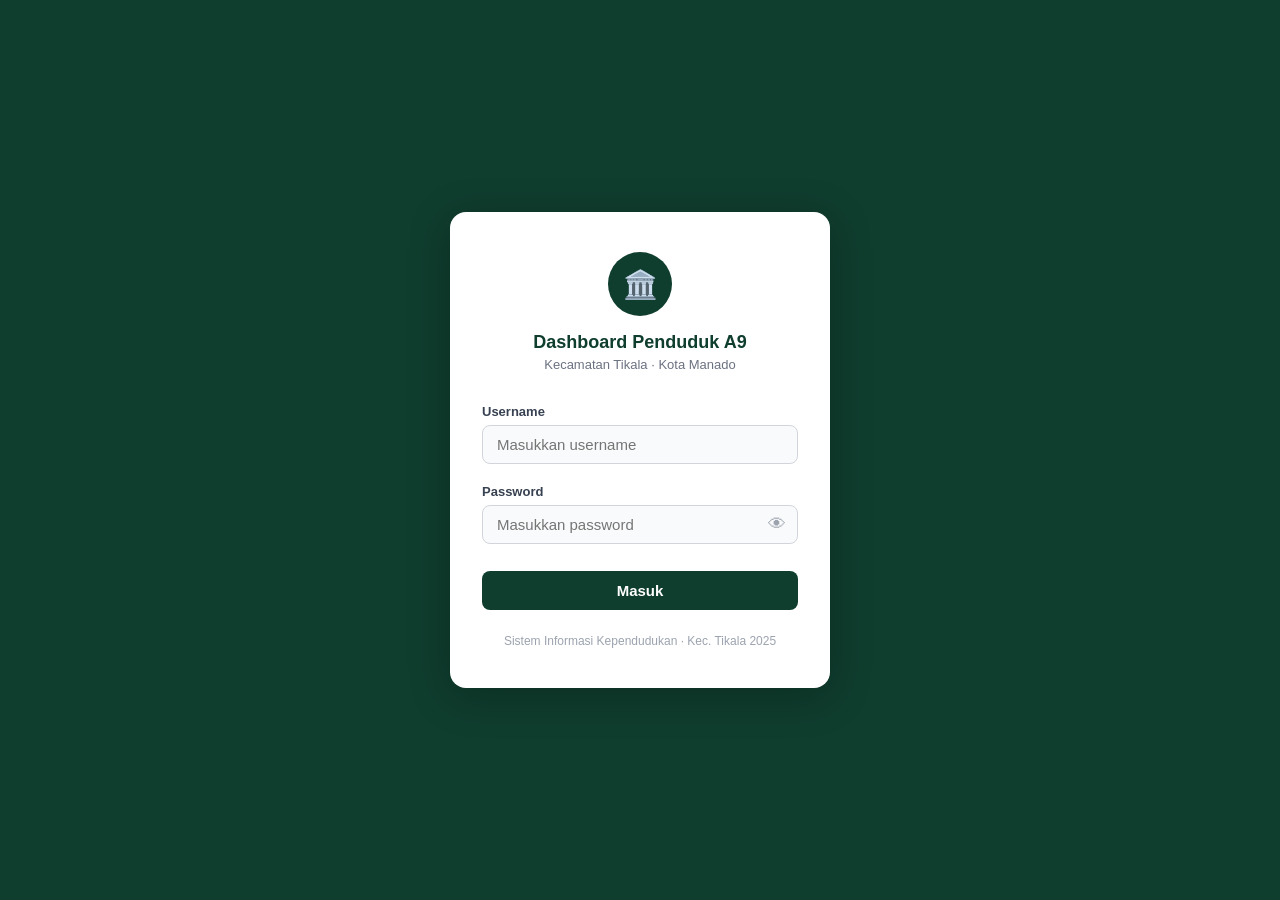
==== login.html @ 09544a00 "Add files via upload" ====
<!DOCTYPE html>
<html lang="id">
<head>
  <meta charset="UTF-8" />
  <meta name="viewport" content="width=device-width, initial-scale=1.0" />
  <title>Login — Dashboard Kec. Tikala</title>
  <style>
    *, *::before, *::after { box-sizing: border-box; margin: 0; padding: 0; }

    body {
      font-family: 'Segoe UI', Arial, sans-serif;
      background: #0f3d2e;
      min-height: 100vh;
      display: flex;
      align-items: center;
      justify-content: center;
      padding: 1rem;
    }

    .card {
      background: #fff;
      border-radius: 16px;
      padding: 2.5rem 2rem;
      width: 100%;
      max-width: 380px;
      box-shadow: 0 8px 40px rgba(0,0,0,0.25);
    }

    .logo-area {
      text-align: center;
      margin-bottom: 2rem;
    }

    .logo-circle {
      width: 64px;
      height: 64px;
      background: #0f3d2e;
      border-radius: 50%;
      display: flex;
      align-items: center;
      justify-content: center;
      margin: 0 auto 1rem;
      font-size: 28px;
    }

    .logo-area h1 {
      font-size: 18px;
      font-weight: 700;
      color: #0f3d2e;
      margin-bottom: 4px;
    }

    .logo-area p {
      font-size: 13px;
      color: #6b7280;
    }

    .form-group {
      margin-bottom: 1.2rem;
    }

    label {
      display: block;
      font-size: 13px;
      font-weight: 600;
      color: #374151;
      margin-bottom: 6px;
    }

    input[type="text"],
    input[type="password"] {
      width: 100%;
      padding: 10px 14px;
      border: 1.5px solid #d1d5db;
      border-radius: 8px;
      font-size: 15px;
      color: #111827;
      outline: none;
      transition: border-color 0.2s;
      background: #f9fafb;
    }

    input:focus {
      border-color: #0f3d2e;
      background: #fff;
    }

    .password-wrap {
      position: relative;
    }

    .password-wrap input {
      padding-right: 42px;
    }

    .toggle-pw {
      position: absolute;
      right: 12px;
      top: 50%;
      transform: translateY(-50%);
      background: none;
      border: none;
      cursor: pointer;
      color: #9ca3af;
      font-size: 18px;
      padding: 0;
      line-height: 1;
    }

    .toggle-pw:hover { color: #0f3d2e; }

    .btn-login {
      width: 100%;
      padding: 11px;
      background: #0f3d2e;
      color: #fff;
      font-size: 15px;
      font-weight: 600;
      border: none;
      border-radius: 8px;
      cursor: pointer;
      margin-top: 0.5rem;
      transition: background 0.2s, transform 0.1s;
    }

    .btn-login:hover { background: #1a5c44; }
    .btn-login:active { transform: scale(0.98); }

    .error-msg {
      display: none;
      background: #fef2f2;
      border: 1px solid #fecaca;
      color: #dc2626;
      font-size: 13px;
      padding: 10px 12px;
      border-radius: 8px;
      margin-bottom: 1rem;
      text-align: center;
    }

    .error-msg.show { display: block; }

    .footer-note {
      text-align: center;
      font-size: 12px;
      color: #9ca3af;
      margin-top: 1.5rem;
    }
  </style>
</head>
<body>

<div class="card">
  <div class="logo-area">
    <div class="logo-circle">🏛️</div>
    <h1>Dashboard Penduduk A9</h1>
    <p>Kecamatan Tikala · Kota Manado</p>
  </div>

  <div class="error-msg" id="errorMsg">
    Username atau password salah. Silakan coba lagi.
  </div>

  <div class="form-group">
    <label for="username">Username</label>
    <input type="text" id="username" placeholder="Masukkan username" autocomplete="username" />
  </div>

  <div class="form-group">
    <label for="password">Password</label>
    <div class="password-wrap">
      <input type="password" id="password" placeholder="Masukkan password" autocomplete="current-password" />
      <button class="toggle-pw" onclick="togglePassword()" type="button" title="Tampilkan/sembunyikan password">👁</button>
    </div>
  </div>

  <button class="btn-login" onclick="doLogin()">Masuk</button>

  <p class="footer-note">Sistem Informasi Kependudukan · Kec. Tikala 2025</p>
</div>

<script>
  /*
   * ============================================================
   *  AKUN LOGIN
   *  Tambah atau ubah akun di sini sesuai kebutuhan.
   *  Format: "username": "password"
   * ============================================================
   */
  const ACCOUNTS = {
    "admin":      "tikala2025",
    "petugas":    "data1234",
    "kecamatan":  "manado99"
  };

  /* URL dashboard utama setelah login berhasil */
  const DASHBOARD_URL = "index.html";

  /* ---- jangan ubah di bawah ini ---- */

  function doLogin() {
    const user = document.getElementById("username").value.trim();
    const pass = document.getElementById("password").value;
    const err  = document.getElementById("errorMsg");

    if (ACCOUNTS[user] && ACCOUNTS[user] === pass) {
      /* Simpan sesi sederhana (hilang saat browser ditutup) */
      sessionStorage.setItem("tikala_auth", btoa(user + ":" + Date.now()));
      window.location.href = DASHBOARD_URL;
    } else {
      err.classList.add("show");
      document.getElementById("password").value = "";
      document.getElementById("password").focus();
    }
  }

  function togglePassword() {
    const inp = document.getElementById("password");
    inp.type = inp.type === "password" ? "text" : "password";
  }

  /* Enter key untuk login */
  document.addEventListener("keydown", function(e) {
    if (e.key === "Enter") doLogin();
  });

  /* Cek apakah sudah login (kembali ke login lagi) */
  if (sessionStorage.getItem("tikala_auth")) {
    window.location.href = DASHBOARD_URL;
  }
</script>

</body>
</html>
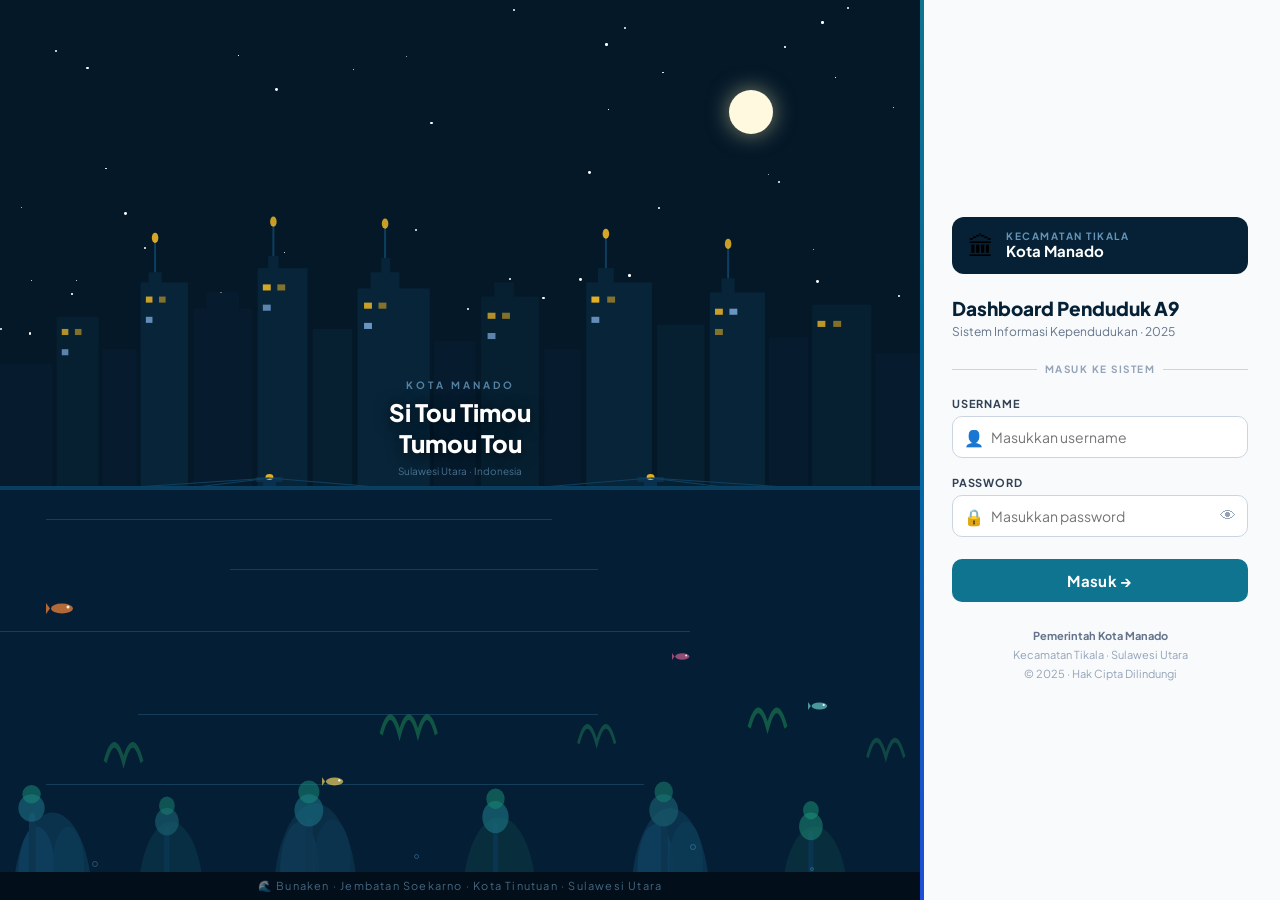
==== commit bfe60f78: "Rename login (2).html to login.html" ====
--- a/login.html
+++ b/login.html
@@ -1,189 +1,317 @@
 <!DOCTYPE html>
 <html lang="id">
 <head>
-  <meta charset="UTF-8" />
-  <meta name="viewport" content="width=device-width, initial-scale=1.0" />
+  <meta charset="UTF-8"/>
+  <meta name="viewport" content="width=device-width, initial-scale=1.0"/>
   <title>Login — Dashboard Kec. Tikala</title>
+  <link rel="preconnect" href="https://fonts.googleapis.com"/>
+  <link href="https://fonts.googleapis.com/css2?family=Plus+Jakarta+Sans:wght@400;600;700;800&display=swap" rel="stylesheet"/>
   <style>
-    *, *::before, *::after { box-sizing: border-box; margin: 0; padding: 0; }
-
-    body {
-      font-family: 'Segoe UI', Arial, sans-serif;
-      background: #0f3d2e;
-      min-height: 100vh;
-      display: flex;
-      align-items: center;
-      justify-content: center;
-      padding: 1rem;
+    *,*::before,*::after{box-sizing:border-box;margin:0;padding:0;}
+    body{font-family:'Plus Jakarta Sans','Segoe UI',Arial,sans-serif;min-height:100vh;display:flex;overflow:hidden;background:#041828;}
+
+    .left{flex:1;position:relative;overflow:hidden;background:#041828;}
+    .right{width:360px;flex-shrink:0;background:#f8fafc;display:flex;flex-direction:column;justify-content:center;padding:2.5rem 2rem;position:relative;z-index:10;}
+    .right::before{content:'';position:absolute;top:0;bottom:0;left:0;width:4px;background:linear-gradient(180deg,#0e7490,#0369a1,#1d4ed8);}
+
+    @media(max-width:700px){
+      body{flex-direction:column;}
+      .left{min-height:260px;flex:none;}
+      .right{width:100%;padding:2rem 1.5rem;}
     }
 
-    .card {
-      background: #fff;
-      border-radius: 16px;
-      padding: 2.5rem 2rem;
-      width: 100%;
-      max-width: 380px;
-      box-shadow: 0 8px 40px rgba(0,0,0,0.25);
-    }
-
-    .logo-area {
-      text-align: center;
-      margin-bottom: 2rem;
-    }
-
-    .logo-circle {
-      width: 64px;
-      height: 64px;
-      background: #0f3d2e;
-      border-radius: 50%;
-      display: flex;
-      align-items: center;
-      justify-content: center;
-      margin: 0 auto 1rem;
-      font-size: 28px;
-    }
-
-    .logo-area h1 {
-      font-size: 18px;
-      font-weight: 700;
-      color: #0f3d2e;
-      margin-bottom: 4px;
-    }
-
-    .logo-area p {
-      font-size: 13px;
-      color: #6b7280;
-    }
-
-    .form-group {
-      margin-bottom: 1.2rem;
-    }
-
-    label {
-      display: block;
-      font-size: 13px;
-      font-weight: 600;
-      color: #374151;
-      margin-bottom: 6px;
-    }
-
-    input[type="text"],
-    input[type="password"] {
-      width: 100%;
-      padding: 10px 14px;
-      border: 1.5px solid #d1d5db;
-      border-radius: 8px;
-      font-size: 15px;
-      color: #111827;
-      outline: none;
-      transition: border-color 0.2s;
-      background: #f9fafb;
-    }
-
-    input:focus {
-      border-color: #0f3d2e;
-      background: #fff;
-    }
-
-    .password-wrap {
-      position: relative;
-    }
-
-    .password-wrap input {
-      padding-right: 42px;
-    }
-
-    .toggle-pw {
-      position: absolute;
-      right: 12px;
-      top: 50%;
-      transform: translateY(-50%);
-      background: none;
-      border: none;
-      cursor: pointer;
-      color: #9ca3af;
-      font-size: 18px;
-      padding: 0;
-      line-height: 1;
-    }
-
-    .toggle-pw:hover { color: #0f3d2e; }
-
-    .btn-login {
-      width: 100%;
-      padding: 11px;
-      background: #0f3d2e;
-      color: #fff;
-      font-size: 15px;
-      font-weight: 600;
-      border: none;
-      border-radius: 8px;
-      cursor: pointer;
-      margin-top: 0.5rem;
-      transition: background 0.2s, transform 0.1s;
-    }
-
-    .btn-login:hover { background: #1a5c44; }
-    .btn-login:active { transform: scale(0.98); }
-
-    .error-msg {
-      display: none;
-      background: #fef2f2;
-      border: 1px solid #fecaca;
-      color: #dc2626;
-      font-size: 13px;
-      padding: 10px 12px;
-      border-radius: 8px;
-      margin-bottom: 1rem;
-      text-align: center;
-    }
-
-    .error-msg.show { display: block; }
-
-    .footer-note {
-      text-align: center;
-      font-size: 12px;
-      color: #9ca3af;
-      margin-top: 1.5rem;
-    }
+    /* SKY */
+    .sky{position:absolute;inset:0;background:#041828;}
+    .star-dot{position:absolute;background:#fff;border-radius:50%;animation:tw ease-in-out infinite;}
+    @keyframes tw{0%,100%{opacity:.9;}50%{opacity:.1;}}
+    .moon{position:absolute;top:10%;right:16%;width:44px;height:44px;border-radius:50%;background:#fff9e0;box-shadow:0 0 22px rgba(255,249,180,.5);}
+
+    /* OVERLAY TEXT */
+    .city-label{position:absolute;bottom:47%;left:0;right:0;text-align:center;padding:0 2rem;}
+    .city-label .sup{font-size:10px;font-weight:700;letter-spacing:3px;text-transform:uppercase;color:rgba(150,210,255,.55);margin-bottom:6px;}
+    .city-label h1{font-size:24px;font-weight:800;color:#fff;line-height:1.3;text-shadow:0 2px 16px rgba(0,0,0,.7);}
+    .city-label .sub{font-size:10px;color:rgba(150,210,255,.45);margin-top:6px;}
+
+    /* CITYLINE */
+    .city-wrap{position:absolute;bottom:45%;left:0;right:0;height:36%;}
+
+    /* BRIDGE */
+    .bridge-wrap{position:absolute;bottom:44%;left:0;right:0;height:30px;}
+
+    /* SEA */
+    .sea{position:absolute;bottom:0;left:0;right:0;height:46%;background:#041e35;overflow:hidden;}
+    .sea-surface{position:absolute;top:0;left:0;right:0;height:4px;background:#0a3f60;}
+
+    .shimmer{position:absolute;height:1px;background:rgba(100,200,255,.18);animation:shim ease-in-out infinite;}
+    @keyframes shim{0%,100%{opacity:.18;}50%{opacity:.05;}}
+
+    /* FISH */
+    .fish{position:absolute;animation:swim linear infinite;}
+    @keyframes swim{0%{transform:translateX(0) scaleX(1);}49%{transform:translateX(60vw) scaleX(1);}50%{transform:translateX(60vw) scaleX(-1);}100%{transform:translateX(0) scaleX(-1);}}
+    @keyframes swimB{0%{transform:translateX(0) scaleX(-1);}49%{transform:translateX(-55vw) scaleX(-1);}50%{transform:translateX(-55vw) scaleX(1);}100%{transform:translateX(0) scaleX(1);}}
+
+    /* BUBBLES */
+    .bubble{position:absolute;border-radius:50%;border:1px solid rgba(100,200,255,.3);animation:rise linear infinite;}
+    @keyframes rise{0%{transform:translateY(0);opacity:.4;}100%{transform:translateY(-150px);opacity:0;}}
+
+    /* TAGLINE */
+    .tagline{position:absolute;bottom:0;left:0;right:0;background:#020f1a;text-align:center;padding:7px;font-size:11px;color:rgba(150,210,255,.45);letter-spacing:1.2px;}
+
+    /* RIGHT PANEL */
+    .badge{display:flex;align-items:center;gap:12px;background:#062135;border-radius:12px;padding:12px 16px;margin-bottom:1.4rem;}
+    .badge-icon{font-size:26px;}
+    .badge-txt span{display:block;font-size:10px;font-weight:700;letter-spacing:1.5px;text-transform:uppercase;color:rgba(150,210,255,.65);}
+    .badge-txt strong{display:block;font-size:15px;font-weight:700;color:#fff;line-height:1.25;}
+    .rp-title{font-size:19px;font-weight:800;color:#062135;margin-bottom:4px;}
+    .rp-sub{font-size:12px;color:#64748b;margin-bottom:1.5rem;}
+    .divline{display:flex;align-items:center;gap:8px;margin-bottom:1.4rem;}
+    .divline::before,.divline::after{content:'';flex:1;height:1px;background:#cbd5e1;}
+    .divline span{font-size:10px;font-weight:700;letter-spacing:1.5px;text-transform:uppercase;color:#94a3b8;}
+    .flabel{font-size:11px;font-weight:700;text-transform:uppercase;letter-spacing:.8px;color:#334155;margin-bottom:6px;display:block;}
+    .fg{margin-bottom:1.1rem;}
+    .irow{position:relative;}
+    .irow input{width:100%;padding:11px 14px 11px 38px;border:1.5px solid #cbd5e1;border-radius:10px;font-size:14px;color:#0f172a;background:#fff;outline:none;transition:border-color .2s,box-shadow .2s;font-family:inherit;}
+    .irow input:focus{border-color:#0e7490;box-shadow:0 0 0 3px rgba(14,116,144,.12);}
+    .irow .iico{position:absolute;left:12px;top:50%;transform:translateY(-50%);font-size:16px;color:#94a3b8;pointer-events:none;}
+    .pw-eye{position:absolute;right:12px;top:50%;transform:translateY(-50%);background:none;border:none;cursor:pointer;font-size:16px;color:#94a3b8;padding:0;line-height:1;}
+    .pw-eye:hover{color:#0e7490;}
+    .err{display:none;background:#fef2f2;border-left:3px solid #ef4444;border-radius:8px;color:#b91c1c;font-size:13px;padding:10px 12px;margin-bottom:1rem;}
+    .err.show{display:block;}
+    .btn-login{width:100%;padding:12px;background:#0e7490;color:#fff;font-size:15px;font-weight:700;border:none;border-radius:10px;cursor:pointer;margin-top:4px;letter-spacing:.3px;transition:background .2s,transform .1s;font-family:inherit;}
+    .btn-login:hover{background:#0c6880;}
+    .btn-login:active{transform:scale(.98);}
+    .footer-note{text-align:center;font-size:11px;color:#94a3b8;margin-top:1.6rem;line-height:1.7;}
+    .footer-note strong{color:#64748b;}
   </style>
 </head>
 <body>
 
-<div class="card">
-  <div class="logo-area">
-    <div class="logo-circle">🏛️</div>
-    <h1>Dashboard Penduduk A9</h1>
-    <p>Kecamatan Tikala · Kota Manado</p>
-  </div>
-
-  <div class="error-msg" id="errorMsg">
-    Username atau password salah. Silakan coba lagi.
-  </div>
-
-  <div class="form-group">
-    <label for="username">Username</label>
-    <input type="text" id="username" placeholder="Masukkan username" autocomplete="username" />
-  </div>
-
-  <div class="form-group">
-    <label for="password">Password</label>
-    <div class="password-wrap">
-      <input type="password" id="password" placeholder="Masukkan password" autocomplete="current-password" />
-      <button class="toggle-pw" onclick="togglePassword()" type="button" title="Tampilkan/sembunyikan password">👁</button>
+<!-- PANEL KIRI: Panorama Manado + Bunaken -->
+<div class="left">
+  <div class="sky" id="sky"></div>
+  <div class="moon"></div>
+
+  <!-- Skyline -->
+  <div class="city-wrap">
+    <svg width="100%" height="100%" viewBox="0 0 700 160" preserveAspectRatio="none" xmlns="http://www.w3.org/2000/svg">
+      <rect x="0"   y="95"  width="40"  height="65"  fill="#061c2e"/>
+      <rect x="43"  y="72"  width="32"  height="88"  fill="#072031"/>
+      <rect x="78"  y="88"  width="26"  height="72"  fill="#061c2e"/>
+      <rect x="107" y="55"  width="36"  height="105" fill="#082438"/>
+      <rect x="113" y="50"  width="10"  height="8"   fill="#082438"/>
+      <line x1="118" y1="50" x2="118" y2="34" stroke="#0d4060" stroke-width="1.5"/>
+      <circle cx="118" cy="33" r="2.5" fill="#fbbf24" opacity=".85"/>
+      <rect x="147" y="68"  width="45"  height="92"  fill="#061c2e"/>
+      <rect x="157" y="60"  width="25"  height="10"  fill="#061c2e"/>
+      <rect x="196" y="48"  width="38"  height="112" fill="#082438"/>
+      <rect x="204" y="42"  width="8"   height="8"   fill="#082438"/>
+      <line x1="208" y1="42" x2="208" y2="26" stroke="#0d4060" stroke-width="1.5"/>
+      <circle cx="208" cy="25" r="2.5" fill="#fbbf24" opacity=".8"/>
+      <rect x="238" y="78"  width="30"  height="82"  fill="#072031"/>
+      <rect x="272" y="58"  width="55"  height="102" fill="#082438"/>
+      <rect x="282" y="50"  width="22"  height="10"  fill="#082438"/>
+      <rect x="290" y="43"  width="7"   height="9"   fill="#082438"/>
+      <line x1="293" y1="43" x2="293" y2="27" stroke="#0d4060" stroke-width="1.5"/>
+      <circle cx="293" cy="26" r="2.5" fill="#fbbf24" opacity=".8"/>
+      <rect x="330" y="84"  width="32"  height="76"  fill="#061c2e"/>
+      <rect x="366" y="62"  width="44"  height="98"  fill="#072031"/>
+      <rect x="376" y="55"  width="15"  height="9"   fill="#072031"/>
+      <rect x="414" y="88"  width="28"  height="72"  fill="#061c2e"/>
+      <rect x="446" y="55"  width="50"  height="105" fill="#082438"/>
+      <rect x="455" y="48"  width="12"  height="9"   fill="#082438"/>
+      <line x1="461" y1="48" x2="461" y2="32" stroke="#0d4060" stroke-width="1.5"/>
+      <circle cx="461" cy="31" r="2.5" fill="#fbbf24" opacity=".85"/>
+      <rect x="500" y="76"  width="36"  height="84"  fill="#072031"/>
+      <rect x="540" y="60"  width="42"  height="100" fill="#082438"/>
+      <rect x="549" y="53"  width="10"  height="8"   fill="#082438"/>
+      <line x1="554" y1="53" x2="554" y2="37" stroke="#0d4060" stroke-width="1.5"/>
+      <circle cx="554" cy="36" r="2.5" fill="#fbbf24" opacity=".8"/>
+      <rect x="585" y="82"  width="30"  height="78"  fill="#061c2e"/>
+      <rect x="618" y="66"  width="45"  height="94"  fill="#072031"/>
+      <rect x="666" y="90"  width="34"  height="70"  fill="#061c2e"/>
+      <!-- Lampu jendela -->
+      <rect x="47"  y="78"  width="5"  height="3"  fill="#fbbf24" opacity=".7"/>
+      <rect x="57"  y="78"  width="5"  height="3"  fill="#fbbf24" opacity=".5"/>
+      <rect x="47"  y="88"  width="5"  height="3"  fill="#93c5fd" opacity=".6"/>
+      <rect x="111" y="62"  width="5"  height="3"  fill="#fbbf24" opacity=".8"/>
+      <rect x="121" y="62"  width="5"  height="3"  fill="#fbbf24" opacity=".5"/>
+      <rect x="111" y="72"  width="5"  height="3"  fill="#93c5fd" opacity=".65"/>
+      <rect x="200" y="56"  width="6"  height="3"  fill="#fbbf24" opacity=".85"/>
+      <rect x="211" y="56"  width="6"  height="3"  fill="#fbbf24" opacity=".5"/>
+      <rect x="200" y="66"  width="6"  height="3"  fill="#93c5fd" opacity=".6"/>
+      <rect x="277" y="65"  width="6"  height="3"  fill="#fbbf24" opacity=".8"/>
+      <rect x="288" y="65"  width="6"  height="3"  fill="#fbbf24" opacity=".5"/>
+      <rect x="277" y="75"  width="6"  height="3"  fill="#93c5fd" opacity=".7"/>
+      <rect x="371" y="70"  width="6"  height="3"  fill="#fbbf24" opacity=".7"/>
+      <rect x="382" y="70"  width="6"  height="3"  fill="#fbbf24" opacity=".5"/>
+      <rect x="371" y="80"  width="6"  height="3"  fill="#93c5fd" opacity=".6"/>
+      <rect x="450" y="62"  width="6"  height="3"  fill="#fbbf24" opacity=".9"/>
+      <rect x="462" y="62"  width="6"  height="3"  fill="#fbbf24" opacity=".5"/>
+      <rect x="450" y="72"  width="6"  height="3"  fill="#93c5fd" opacity=".65"/>
+      <rect x="544" y="68"  width="6"  height="3"  fill="#fbbf24" opacity=".8"/>
+      <rect x="555" y="68"  width="6"  height="3"  fill="#93c5fd" opacity=".7"/>
+      <rect x="544" y="78"  width="6"  height="3"  fill="#fbbf24" opacity=".5"/>
+      <rect x="622" y="74"  width="6"  height="3"  fill="#fbbf24" opacity=".75"/>
+      <rect x="634" y="74"  width="6"  height="3"  fill="#fbbf24" opacity=".5"/>
+    </svg>
+  </div>
+
+  <!-- Jembatan Soekarno -->
+  <div class="bridge-wrap">
+    <svg width="100%" height="100%" viewBox="0 0 700 30" preserveAspectRatio="none" xmlns="http://www.w3.org/2000/svg">
+      <rect x="0" y="19" width="700" height="6" fill="#082438"/>
+      <rect x="200" y="4"  width="10" height="21" fill="#0a3050"/>
+      <rect x="195" y="3"  width="20" height="5"  fill="#0a3050"/>
+      <circle cx="205" cy="3" r="3" fill="#fbbf24" opacity=".9"/>
+      <rect x="490" y="4"  width="10" height="21" fill="#0a3050"/>
+      <rect x="485" y="3"  width="20" height="5"  fill="#0a3050"/>
+      <circle cx="495" cy="3" r="3" fill="#fbbf24" opacity=".9"/>
+      <line x1="205" y1="4" x2="0"   y2="22" stroke="#0d4060" stroke-width="1"/>
+      <line x1="205" y1="4" x2="100" y2="21" stroke="#0d4060" stroke-width="1"/>
+      <line x1="205" y1="4" x2="350" y2="20" stroke="#0d4060" stroke-width="1"/>
+      <line x1="495" y1="4" x2="350" y2="20" stroke="#0d4060" stroke-width="1"/>
+      <line x1="495" y1="4" x2="600" y2="21" stroke="#0d4060" stroke-width="1"/>
+      <line x1="495" y1="4" x2="700" y2="22" stroke="#0d4060" stroke-width="1"/>
+      <circle cx="100" cy="21" r="1.5" fill="#fbbf24" opacity=".6"/>
+      <circle cx="350" cy="20" r="1.5" fill="#fbbf24" opacity=".6"/>
+      <circle cx="600" cy="21" r="1.5" fill="#fbbf24" opacity=".6"/>
+    </svg>
+  </div>
+
+  <!-- Teks -->
+  <div class="city-label">
+    <div class="sup">Kota Manado</div>
+    <h1>Si Tou Timou<br>Tumou Tou</h1>
+    <div class="sub">Sulawesi Utara · Indonesia</div>
+  </div>
+
+  <!-- Laut Bunaken -->
+  <div class="sea">
+    <div class="sea-surface"></div>
+    <div class="shimmer" style="top:8%;left:5%;width:55%;animation-duration:2.8s;animation-delay:0s;"></div>
+    <div class="shimmer" style="top:20%;left:25%;width:40%;animation-duration:3.5s;animation-delay:1s;"></div>
+    <div class="shimmer" style="top:35%;left:0;width:75%;animation-duration:4s;animation-delay:.5s;"></div>
+    <div class="shimmer" style="top:55%;left:15%;width:50%;animation-duration:2.5s;animation-delay:1.5s;"></div>
+    <div class="shimmer" style="top:72%;left:5%;width:65%;animation-duration:3.2s;animation-delay:.8s;"></div>
+
+    <!-- Terumbu karang Bunaken -->
+    <svg style="position:absolute;bottom:0;left:0;width:100%;height:100%;" viewBox="0 0 700 180" preserveAspectRatio="none" xmlns="http://www.w3.org/2000/svg">
+      <ellipse cx="40"   cy="180" rx="30" ry="38" fill="#0d3550" opacity=".9"/>
+      <ellipse cx="28"   cy="168" rx="14" ry="20" fill="#0f4060" opacity=".8"/>
+      <ellipse cx="52"   cy="165" rx="12" ry="17" fill="#0c3a55" opacity=".8"/>
+      <rect x="22" y="142" width="5" height="38" fill="#0d3550" rx="2.5"/>
+      <ellipse cx="24" cy="140" rx="10" ry="6" fill="#1a6a80" opacity=".65"/>
+      <ellipse cx="24" cy="134" rx="7"  ry="4" fill="#1a8878" opacity=".55"/>
+      <ellipse cx="130"  cy="180" rx="25" ry="34" fill="#093045" opacity=".9"/>
+      <rect x="125" y="148" width="4" height="32" fill="#0a3550" rx="2"/>
+      <ellipse cx="127" cy="146" rx="9" ry="6"  fill="#1a6070" opacity=".65"/>
+      <ellipse cx="127" cy="139" rx="6" ry="4"  fill="#1a8070" opacity=".55"/>
+      <ellipse cx="240"  cy="180" rx="32" ry="42" fill="#0c3048" opacity=".9"/>
+      <ellipse cx="228"  cy="168" rx="15" ry="22" fill="#0e3a55" opacity=".8"/>
+      <ellipse cx="253"  cy="163" rx="14" ry="18" fill="#0d3550" opacity=".8"/>
+      <rect x="233" y="144" width="5" height="36" fill="#0d3550" rx="2.5"/>
+      <ellipse cx="235" cy="141" rx="11" ry="7"  fill="#1a6a80" opacity=".65"/>
+      <ellipse cx="235" cy="133" rx="8"  ry="5"  fill="#1a8878" opacity=".55"/>
+      <ellipse cx="380"  cy="180" rx="28" ry="36" fill="#093040" opacity=".9"/>
+      <rect x="375" y="146" width="4" height="34" fill="#0a3550" rx="2"/>
+      <ellipse cx="377" cy="144" rx="10" ry="7"  fill="#1a7080" opacity=".65"/>
+      <ellipse cx="377" cy="136" rx="7"  ry="4.5" fill="#1a8870" opacity=".55"/>
+      <ellipse cx="510"  cy="180" rx="30" ry="40" fill="#0d3550" opacity=".9"/>
+      <ellipse cx="499"  cy="167" rx="14" ry="20" fill="#0f4060" opacity=".8"/>
+      <ellipse cx="522"  cy="164" rx="13" ry="18" fill="#0c3a55" opacity=".8"/>
+      <rect x="503" y="144" width="5" height="36" fill="#0d3550" rx="2.5"/>
+      <ellipse cx="505" cy="141" rx="11" ry="7"  fill="#1a6070" opacity=".65"/>
+      <ellipse cx="505" cy="133" rx="7"  ry="4.5" fill="#1a8070" opacity=".55"/>
+      <ellipse cx="620"  cy="180" rx="25" ry="32" fill="#093040" opacity=".9"/>
+      <rect x="615" y="150" width="4" height="30" fill="#0a3550" rx="2"/>
+      <ellipse cx="617" cy="148" rx="9" ry="6"   fill="#1a8070" opacity=".6"/>
+      <ellipse cx="617" cy="141" rx="6" ry="4"   fill="#1a9878" opacity=".5"/>
+      <path d="M80,120 Q87,105 94,120 Q101,105 108,120" stroke="#1a6a50" stroke-width="2.5" fill="none" opacity=".65"/>
+      <path d="M290,108 Q297,93 304,108 Q311,93 318,108 Q325,93 332,108" stroke="#1a7a50" stroke-width="2.5" fill="none" opacity=".6"/>
+      <path d="M440,112 Q447,97 454,112 Q461,97 468,112" stroke="#1a6a50" stroke-width="2" fill="none" opacity=".6"/>
+      <path d="M570,105 Q577,90 584,105 Q591,90 598,105" stroke="#1a7a50" stroke-width="2.5" fill="none" opacity=".65"/>
+      <path d="M660,118 Q667,103 674,118 Q681,103 688,118" stroke="#1a6a50" stroke-width="2" fill="none" opacity=".55"/>
+    </svg>
+
+    <!-- Ikan -->
+    <svg class="fish" style="width:28px;height:13px;top:28%;left:5%;animation-duration:13s;" viewBox="0 0 28 13" xmlns="http://www.w3.org/2000/svg">
+      <ellipse cx="16" cy="6.5" rx="11" ry="5" fill="#e07b3a" opacity=".8"/>
+      <polygon points="4,6.5 0,1 0,12" fill="#e07b3a" opacity=".8"/>
+      <circle cx="22" cy="5" r="1.5" fill="#fff" opacity=".9"/>
+    </svg>
+    <svg style="position:absolute;width:20px;height:10px;top:52%;right:10%;animation-name:swimB;animation-duration:10s;animation-timing-function:linear;animation-iteration-count:infinite;" viewBox="0 0 28 13" xmlns="http://www.w3.org/2000/svg">
+      <ellipse cx="16" cy="6.5" rx="11" ry="5" fill="#60c0c0" opacity=".75"/>
+      <polygon points="4,6.5 0,1 0,12" fill="#60c0c0" opacity=".75"/>
+      <circle cx="22" cy="5" r="1.5" fill="#fff" opacity=".9"/>
+    </svg>
+    <svg class="fish" style="width:22px;height:11px;top:70%;left:35%;animation-duration:16s;animation-delay:4s;" viewBox="0 0 28 13" xmlns="http://www.w3.org/2000/svg">
+      <ellipse cx="16" cy="6.5" rx="11" ry="5" fill="#f0d060" opacity=".7"/>
+      <polygon points="4,6.5 0,1 0,12" fill="#f0d060" opacity=".7"/>
+      <circle cx="22" cy="5" r="1.5" fill="#fff" opacity=".9"/>
+    </svg>
+    <svg style="position:absolute;width:18px;height:9px;top:40%;right:25%;animation-name:swimB;animation-duration:11s;animation-delay:2s;animation-timing-function:linear;animation-iteration-count:infinite;" viewBox="0 0 28 13" xmlns="http://www.w3.org/2000/svg">
+      <ellipse cx="16" cy="6.5" rx="11" ry="5" fill="#d06090" opacity=".7"/>
+      <polygon points="4,6.5 0,1 0,12" fill="#d06090" opacity=".7"/>
+      <circle cx="22" cy="5" r="1.5" fill="#fff" opacity=".9"/>
+    </svg>
+
+    <!-- Gelembung -->
+    <div class="bubble" style="left:10%;bottom:8%;width:6px;height:6px;animation-duration:4s;animation-delay:0s;"></div>
+    <div class="bubble" style="left:25%;bottom:5%;width:4px;height:4px;animation-duration:5.5s;animation-delay:1.2s;"></div>
+    <div class="bubble" style="left:45%;bottom:10%;width:5px;height:5px;animation-duration:3.8s;animation-delay:.7s;"></div>
+    <div class="bubble" style="left:60%;bottom:6%;width:3px;height:3px;animation-duration:4.5s;animation-delay:2.1s;"></div>
+    <div class="bubble" style="left:75%;bottom:12%;width:6px;height:6px;animation-duration:3.5s;animation-delay:.4s;"></div>
+    <div class="bubble" style="left:88%;bottom:7%;width:4px;height:4px;animation-duration:5s;animation-delay:1.8s;"></div>
+  </div>
+
+  <div class="tagline">🌊 Bunaken · Jembatan Soekarno · Kota Tinutuan · Sulawesi Utara</div>
+</div>
+
+<!-- PANEL KANAN: Form Login -->
+<div class="right">
+  <div class="badge">
+    <div class="badge-icon">🏛</div>
+    <div class="badge-txt">
+      <span>Kecamatan Tikala</span>
+      <strong>Kota Manado</strong>
     </div>
   </div>
-
-  <button class="btn-login" onclick="doLogin()">Masuk</button>
-
-  <p class="footer-note">Sistem Informasi Kependudukan · Kec. Tikala 2025</p>
+  <div class="rp-title">Dashboard Penduduk A9</div>
+  <div class="rp-sub">Sistem Informasi Kependudukan · 2025</div>
+  <div class="divline"><span>Masuk ke Sistem</span></div>
+
+  <div class="err" id="errMsg">⚠️ Username atau password salah. Silakan coba lagi.</div>
+
+  <div class="fg">
+    <label class="flabel">Username</label>
+    <div class="irow">
+      <span class="iico">👤</span>
+      <input type="text" id="username" placeholder="Masukkan username" autocomplete="username"/>
+    </div>
+  </div>
+
+  <div class="fg">
+    <label class="flabel">Password</label>
+    <div class="irow">
+      <span class="iico">🔒</span>
+      <input type="password" id="password" placeholder="Masukkan password" autocomplete="current-password"/>
+      <button class="pw-eye" onclick="togglePw()" type="button" title="Tampilkan password">👁</button>
+    </div>
+  </div>
+
+  <button class="btn-login" onclick="doLogin()">Masuk →</button>
+
+  <div class="footer-note">
+    <strong>Pemerintah Kota Manado</strong><br>
+    Kecamatan Tikala · Sulawesi Utara<br>
+    © 2025 · Hak Cipta Dilindungi
+  </div>
 </div>
 
 <script>
   /*
    * ============================================================
-   *  AKUN LOGIN
-   *  Tambah atau ubah akun di sini sesuai kebutuhan.
+   *  AKUN LOGIN — ubah sesuai kebutuhan
    *  Format: "username": "password"
    * ============================================================
    */
@@ -192,43 +320,40 @@
     "petugas":    "data1234",
     "kecamatan":  "manado99"
   };
-
-  /* URL dashboard utama setelah login berhasil */
   const DASHBOARD_URL = "index.html";
 
-  /* ---- jangan ubah di bawah ini ---- */
+  /* Bintang acak */
+  const skyEl = document.getElementById('sky');
+  for (let i = 0; i < 80; i++) {
+    const s = document.createElement('div');
+    s.className = 'star-dot';
+    const sz = Math.random() * 2.5 + 0.5;
+    s.style.cssText = `width:${sz}px;height:${sz}px;top:${Math.random()*58}%;left:${Math.random()*100}%;animation-delay:${Math.random()*4}s;animation-duration:${2+Math.random()*3}s;`;
+    skyEl.appendChild(s);
+  }
 
   function doLogin() {
-    const user = document.getElementById("username").value.trim();
-    const pass = document.getElementById("password").value;
-    const err  = document.getElementById("errorMsg");
-
+    const user = document.getElementById('username').value.trim();
+    const pass = document.getElementById('password').value;
+    const err  = document.getElementById('errMsg');
     if (ACCOUNTS[user] && ACCOUNTS[user] === pass) {
-      /* Simpan sesi sederhana (hilang saat browser ditutup) */
-      sessionStorage.setItem("tikala_auth", btoa(user + ":" + Date.now()));
+      sessionStorage.setItem('tikala_auth', btoa(user + ':' + Date.now()));
       window.location.href = DASHBOARD_URL;
     } else {
-      err.classList.add("show");
-      document.getElementById("password").value = "";
-      document.getElementById("password").focus();
+      err.classList.add('show');
+      document.getElementById('password').value = '';
+      document.getElementById('password').focus();
     }
   }
 
-  function togglePassword() {
-    const inp = document.getElementById("password");
-    inp.type = inp.type === "password" ? "text" : "password";
+  function togglePw() {
+    const inp = document.getElementById('password');
+    inp.type = inp.type === 'password' ? 'text' : 'password';
   }
 
-  /* Enter key untuk login */
-  document.addEventListener("keydown", function(e) {
-    if (e.key === "Enter") doLogin();
-  });
-
-  /* Cek apakah sudah login (kembali ke login lagi) */
-  if (sessionStorage.getItem("tikala_auth")) {
-    window.location.href = DASHBOARD_URL;
-  }
+  document.addEventListener('keydown', e => { if (e.key === 'Enter') doLogin(); });
+
+  if (sessionStorage.getItem('tikala_auth')) window.location.href = DASHBOARD_URL;
 </script>
-
 </body>
 </html>
